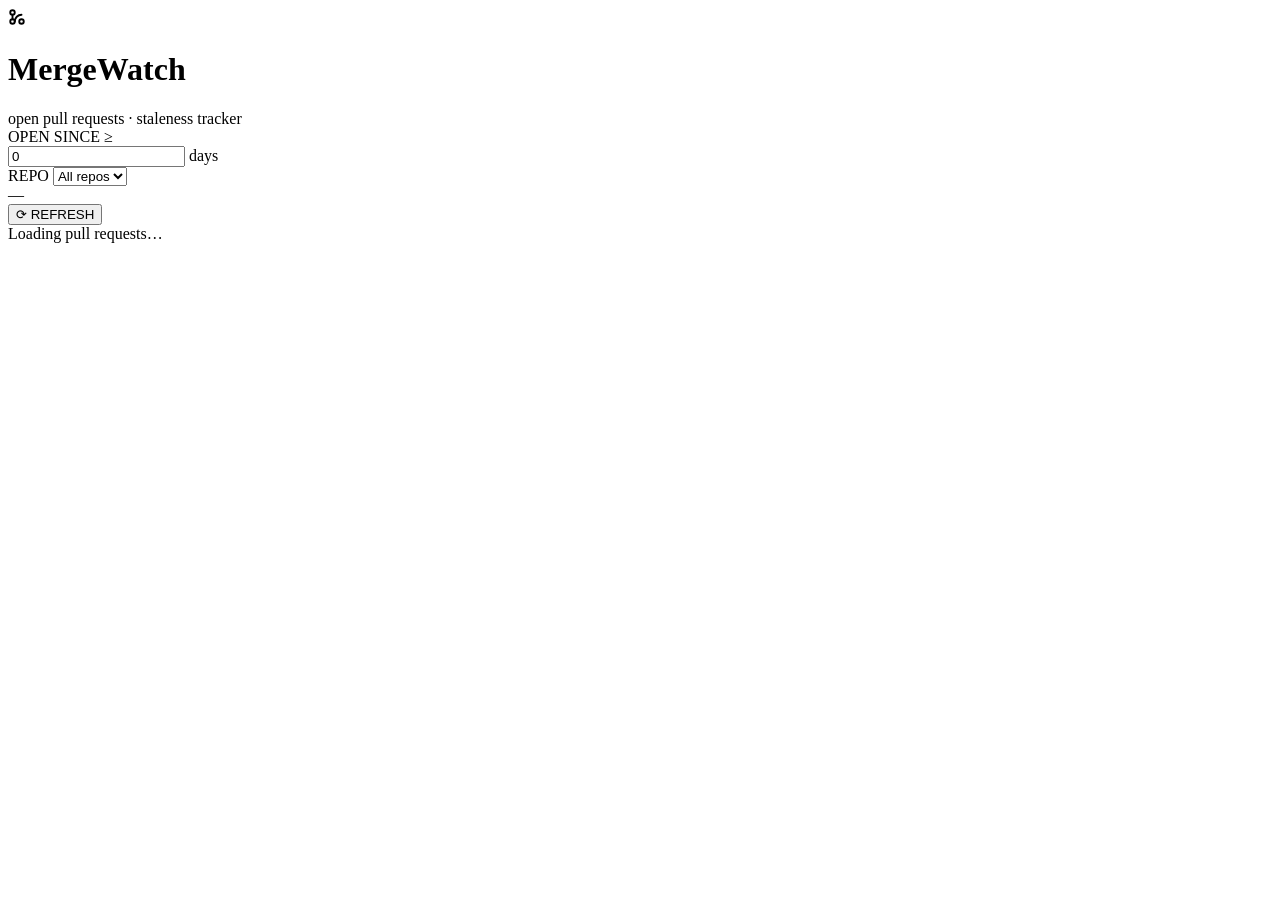
==== mr-dashboard.html @ 0ddf72bf "Create mr-dashboard.html" ====
<!DOCTYPE html>
<html lang="en">
<head>
  <meta charset="UTF-8" />
  <meta name="viewport" content="width=device-width, initial-scale=1.0" />
  <title>MergeWatch — Open Pull Requests</title>

  <!-- Fonts -->
  <link href="https://fonts.googleapis.com/css2?family=JetBrains+Mono:wght@400;500;600;700&family=DM+Sans:wght@300;400;500;700&display=swap" rel="stylesheet"/>

  <!-- Styles -->
  <link rel="stylesheet" href="mr-dashboard.css" />
</head>
<body>

  <!-- ── Page wrapper ─────────────────────────────────────── -->
  <div class="page-wrapper">

    <!-- ── Header ─────────────────────────────────────────── -->
    <header>
      <div class="header-left">
        <div class="logo-mark">
          <svg width="18" height="18" viewBox="0 0 24 24" fill="none" stroke="currentColor" stroke-width="2.5" stroke-linecap="round" stroke-linejoin="round">
            <circle cx="18" cy="18" r="3"/><circle cx="6" cy="6" r="3"/><circle cx="6" cy="18" r="3"/>
            <path d="M6 9v6"/><path d="M18 9a9 9 0 0 0-9 9"/>
          </svg>
        </div>
        <div>
          <h1>Merge<span>Watch</span></h1>
          <div class="header-subtitle">open pull requests · staleness tracker</div>
        </div>
      </div>

      <div class="header-right">
        <!-- Age filter -->
        <div class="filter-group">
          <label class="filter-label" for="ageFilter">OPEN SINCE ≥</label>
          <div class="filter-input-wrap">
            <input type="number" id="ageFilter" class="filter-input" value="0" min="0" placeholder="0" />
            <span class="filter-unit">days</span>
          </div>
        </div>

        <!-- Repo filter -->
        <div class="filter-group">
          <label class="filter-label" for="repoFilter">REPO</label>
          <select id="repoFilter" class="filter-select">
            <option value="">All repos</option>
          </select>
        </div>

        <div class="header-divider"></div>

        <div class="last-updated" id="lastUpdated">—</div>
        <button class="btn-refresh" id="refreshBtn" onclick="loadData()">⟳ REFRESH</button>
      </div>
    </header>

    <!-- ── Summary strip ──────────────────────────────────── -->
    <div class="summary-strip" id="summaryStrip">
      <!-- populated by JS -->
    </div>

    <!-- ── Table container ────────────────────────────────── -->
    <div class="table-panel" id="tablePanel">
      <div class="state-overlay">
        <div class="spinner"></div>
        <div>Loading pull requests…</div>
      </div>
    </div>

  </div><!-- /.page-wrapper -->

  <!-- Logic -->
  <script src="mr-dashboard.js"></script>
</body>
</html>
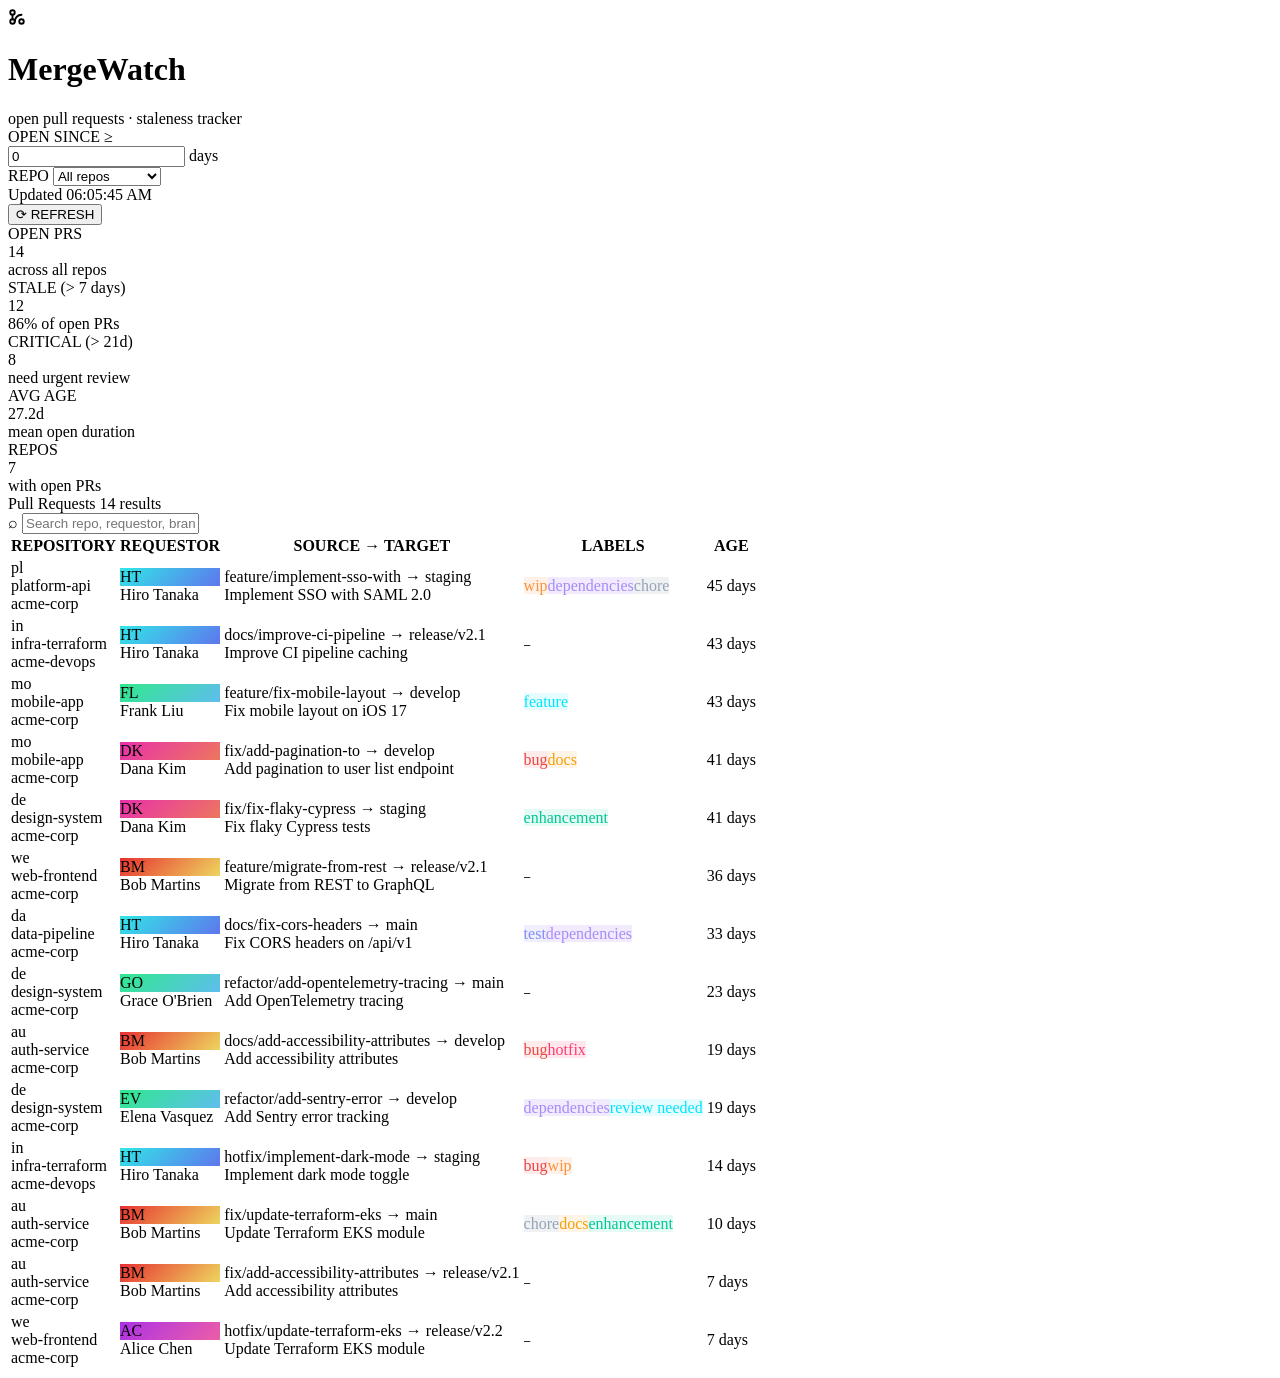
==== commit 4da9c0cc: "Update mr-dashboard.html" ====
--- a/mr-dashboard.html
+++ b/mr-dashboard.html
@@ -4,19 +4,17 @@
   <meta charset="UTF-8" />
   <meta name="viewport" content="width=device-width, initial-scale=1.0" />
   <title>MergeWatch — Open Pull Requests</title>
-
-  <!-- Fonts -->
   <link href="https://fonts.googleapis.com/css2?family=JetBrains+Mono:wght@400;500;600;700&family=DM+Sans:wght@300;400;500;700&display=swap" rel="stylesheet"/>
-
-  <!-- Styles -->
-  <link rel="stylesheet" href="mr-dashboard.css" />
+  <style>
+CSSEOF
+
+cat /mnt/user-data/outputs/mr-dashboard.css >> /mnt/user-data/outputs/mr-dashboard-standalone.html
+
+cat >> /mnt/user-data/outputs/mr-dashboard-standalone.html << 'HTMLEOF'
+  </style>
 </head>
 <body>
-
-  <!-- ── Page wrapper ─────────────────────────────────────── -->
   <div class="page-wrapper">
-
-    <!-- ── Header ─────────────────────────────────────────── -->
     <header>
       <div class="header-left">
         <div class="logo-mark">
@@ -30,9 +28,7 @@
           <div class="header-subtitle">open pull requests · staleness tracker</div>
         </div>
       </div>
-
       <div class="header-right">
-        <!-- Age filter -->
         <div class="filter-group">
           <label class="filter-label" for="ageFilter">OPEN SINCE ≥</label>
           <div class="filter-input-wrap">
@@ -40,38 +36,495 @@
             <span class="filter-unit">days</span>
           </div>
         </div>
-
-        <!-- Repo filter -->
         <div class="filter-group">
           <label class="filter-label" for="repoFilter">REPO</label>
           <select id="repoFilter" class="filter-select">
             <option value="">All repos</option>
           </select>
         </div>
-
         <div class="header-divider"></div>
-
         <div class="last-updated" id="lastUpdated">—</div>
         <button class="btn-refresh" id="refreshBtn" onclick="loadData()">⟳ REFRESH</button>
       </div>
     </header>
 
-    <!-- ── Summary strip ──────────────────────────────────── -->
-    <div class="summary-strip" id="summaryStrip">
-      <!-- populated by JS -->
-    </div>
-
-    <!-- ── Table container ────────────────────────────────── -->
+    <div class="summary-strip" id="summaryStrip"></div>
+
     <div class="table-panel" id="tablePanel">
       <div class="state-overlay">
         <div class="spinner"></div>
         <div>Loading pull requests…</div>
       </div>
     </div>
-
-  </div><!-- /.page-wrapper -->
-
-  <!-- Logic -->
-  <script src="mr-dashboard.js"></script>
+  </div>
+
+  <script>
+/* ============================================================
+   MergeWatch — JavaScript
+   mr-dashboard.js
+
+   Sections:
+     1. State & constants
+     2. Mock API          ← swap mockApiResponse() for real fetch
+     3. Utilities
+     4. Summary strip
+     5. Table render
+     6. Filters & search
+     7. Data loading
+     8. Init
+   ============================================================ */
+
+'use strict';
+
+/* ----------------------------------------------------------
+   1. STATE & CONSTANTS
+   ---------------------------------------------------------- */
+
+let allData     = [];          // full dataset from API
+let filtered    = [];          // after age + repo + search filters
+let currentSort = { col: 'age', dir: 'desc' };
+
+const AUTO_REFRESH_MS = 120_000;  // 2 min
+
+/** Label colour palette — cycles for unknown labels */
+const LABEL_PALETTE = [
+  { bg: 'rgba(0,229,255,0.1)',   border: 'rgba(0,229,255,0.3)',   color: '#00e5ff' },
+  { bg: 'rgba(124,58,237,0.1)',  border: 'rgba(124,58,237,0.35)', color: '#a78bfa' },
+  { bg: 'rgba(0,200,150,0.1)',   border: 'rgba(0,200,150,0.3)',   color: '#00c896' },
+  { bg: 'rgba(245,158,11,0.1)',  border: 'rgba(245,158,11,0.3)',  color: '#f59e0b' },
+  { bg: 'rgba(239,68,68,0.1)',   border: 'rgba(239,68,68,0.3)',   color: '#ef4444' },
+  { bg: 'rgba(249,115,22,0.1)',  border: 'rgba(249,115,22,0.3)',  color: '#fb923c' },
+  { bg: 'rgba(99,102,241,0.1)',  border: 'rgba(99,102,241,0.3)',  color: '#818cf8' },
+];
+
+/** Well-known label → fixed colour */
+const LABEL_COLOR_MAP = {
+  'bug':          { bg:'rgba(239,68,68,0.1)',   border:'rgba(239,68,68,0.3)',   color:'#ef4444' },
+  'feature':      { bg:'rgba(0,229,255,0.1)',   border:'rgba(0,229,255,0.3)',   color:'#00e5ff' },
+  'enhancement':  { bg:'rgba(0,200,150,0.1)',   border:'rgba(0,200,150,0.3)',   color:'#00c896' },
+  'hotfix':       { bg:'rgba(255,61,113,0.12)', border:'rgba(255,61,113,0.35)','color':'#ff3d71' },
+  'chore':        { bg:'rgba(100,116,139,0.1)', border:'rgba(100,116,139,0.3)', color:'#94a3b8' },
+  'refactor':     { bg:'rgba(124,58,237,0.1)',  border:'rgba(124,58,237,0.3)',  color:'#a78bfa' },
+  'docs':         { bg:'rgba(245,158,11,0.1)',  border:'rgba(245,158,11,0.3)',  color:'#f59e0b' },
+  'test':         { bg:'rgba(99,102,241,0.1)',  border:'rgba(99,102,241,0.3)',  color:'#818cf8' },
+  'wip':          { bg:'rgba(249,115,22,0.1)',  border:'rgba(249,115,22,0.3)',  color:'#fb923c' },
+  'review needed':{ bg:'rgba(0,229,255,0.1)',   border:'rgba(0,229,255,0.3)',   color:'#00e5ff' },
+  'blocked':      { bg:'rgba(239,68,68,0.15)',  border:'rgba(239,68,68,0.4)',   color:'#ef4444' },
+  'dependencies': { bg:'rgba(124,58,237,0.1)',  border:'rgba(124,58,237,0.3)',  color:'#a78bfa' },
+};
+
+const TABLE_COLUMNS = [
+  { key: 'repo',          label: 'REPOSITORY',     sortable: true  },
+  { key: 'requestor',     label: 'REQUESTOR',      sortable: true  },
+  { key: 'sourceBranch',  label: 'SOURCE → TARGET',sortable: true  },
+  { key: 'labels',        label: 'LABELS',         sortable: false },
+  { key: 'age',           label: 'AGE',            sortable: true  },
+];
+
+const SORT_KEY_MAP = {
+  repo:         'repo',
+  requestor:    'requestor',
+  sourceBranch: 'sourceBranch',
+  age:          'ageDays',
+};
+
+/* ----------------------------------------------------------
+   2. MOCK API
+   ──────────────────────────────────────────────────────────
+   Replace mockApiResponse() with a real fetch, e.g.:
+
+     const res  = await fetch('/api/pull-requests?state=open');
+     if (!res.ok) throw new Error(`HTTP ${res.status}`);
+     return await res.json();
+
+   Expected response shape:
+   {
+     meta: { fetchedAt: ISO string, totalOpen: number }
+     pullRequests: [{
+       id:           string,
+       title:        string,
+       repo:         string,   // e.g. "platform-api"
+       org:          string,   // e.g. "acme-corp"
+       requestor:    string,   // display name
+       sourceBranch: string,
+       targetBranch: string,
+       labels:       string[],
+       openedAt:     ISO string,
+       ageDays:      number,
+       url:          string,   // link to the PR (optional)
+     }]
+   }
+   ---------------------------------------------------------- */
+function mockApiResponse() {
+  const repos = [
+    { repo: 'platform-api',     org: 'acme-corp'   },
+    { repo: 'web-frontend',     org: 'acme-corp'   },
+    { repo: 'auth-service',     org: 'acme-corp'   },
+    { repo: 'data-pipeline',    org: 'acme-corp'   },
+    { repo: 'mobile-app',       org: 'acme-corp'   },
+    { repo: 'infra-terraform',  org: 'acme-devops' },
+    { repo: 'design-system',    org: 'acme-corp'   },
+  ];
+
+  const requestors = [
+    'Alice Chen', 'Bob Martins', 'Carlos Ruiz', 'Dana Kim',
+    'Elena Vasquez', 'Frank Liu', 'Grace O\'Brien', 'Hiro Tanaka',
+  ];
+
+  const srcPrefixes = ['feature/', 'fix/', 'hotfix/', 'chore/', 'refactor/', 'docs/'];
+  const targets     = ['main', 'develop', 'staging', 'release/v2.1', 'release/v2.2'];
+
+  const labelPool = [
+    'bug', 'feature', 'enhancement', 'hotfix', 'chore',
+    'refactor', 'docs', 'test', 'wip', 'review needed',
+    'blocked', 'dependencies',
+  ];
+
+  const titles = [
+    'Add pagination to user list endpoint',
+    'Fix null pointer in payment processor',
+    'Upgrade React to v19',
+    'Implement dark mode toggle',
+    'Refactor auth middleware',
+    'Add unit tests for order service',
+    'Update Terraform EKS module',
+    'Fix CORS headers on /api/v1',
+    'Migrate from REST to GraphQL',
+    'Add Sentry error tracking',
+    'Improve CI pipeline caching',
+    'Remove deprecated jQuery usage',
+    'Add rate limiting to public endpoints',
+    'Fix flaky Cypress tests',
+    'Bump lodash to 4.17.21',
+    'Add accessibility attributes',
+    'Implement SSO with SAML 2.0',
+    'Cache user sessions in Redis',
+    'Fix mobile layout on iOS 17',
+    'Add OpenTelemetry tracing',
+  ];
+
+  const rnd    = (lo, hi) => Math.floor(Math.random() * (hi - lo + 1)) + lo;
+  const pick   = arr => arr[rnd(0, arr.length - 1)];
+  const slug   = str => str.toLowerCase().replace(/[^a-z0-9]+/g, '-').replace(/(^-|-$)/g, '');
+
+  const pullRequests = Array.from({ length: rnd(14, 22) }, (_, i) => {
+    const { repo, org } = pick(repos);
+    const requestor     = pick(requestors);
+    const ageDays       = rnd(0, 45);
+    const openedAt      = new Date(Date.now() - ageDays * 86_400_000).toISOString();
+    const numLabels     = rnd(0, 3);
+    const labels        = [...new Set(Array.from({ length: numLabels }, () => pick(labelPool)))];
+    const title         = pick(titles);
+    const src           = pick(srcPrefixes) + slug(title.split(' ').slice(0,3).join('-'));
+
+    return {
+      id:           `pr-${i + 1}`,
+      title,
+      repo,
+      org,
+      requestor,
+      sourceBranch: src,
+      targetBranch: pick(targets),
+      labels,
+      openedAt,
+      ageDays,
+      url:          `https://github.com/${org}/${repo}/pull/${rnd(100, 999)}`,
+    };
+  });
+
+  return {
+    meta: { fetchedAt: new Date().toISOString(), totalOpen: pullRequests.length },
+    pullRequests,
+  };
+}
+
+/* ----------------------------------------------------------
+   3. UTILITIES
+   ---------------------------------------------------------- */
+
+function ageCls(days) {
+  if (days <= 3)  return 'age-fresh';
+  if (days <= 7)  return 'age-moderate';
+  if (days <= 21) return 'age-stale';
+  return 'age-critical';
+}
+
+function ageLabel(days) {
+  if (days === 0) return 'today';
+  if (days === 1) return '1 day';
+  return `${days} days`;
+}
+
+function labelStyle(name) {
+  const key = name.toLowerCase();
+  const found = LABEL_COLOR_MAP[key];
+  if (found) return found;
+  // hash the name to pick a consistent palette entry
+  let h = 0;
+  for (let c of key) h = (h * 31 + c.charCodeAt(0)) & 0xffff;
+  return LABEL_PALETTE[h % LABEL_PALETTE.length];
+}
+
+function initials(name) {
+  return name.split(' ').map(p => p[0]).slice(0, 2).join('').toUpperCase();
+}
+
+function avatarGradient(name) {
+  // deterministic gradient per name
+  const hues = [180, 260, 150, 200, 30, 0, 280, 320];
+  let h = 0;
+  for (let c of name) h = (h * 31 + c.charCodeAt(0)) & 0xffff;
+  const hue1 = hues[h % hues.length];
+  const hue2 = (hue1 + 50) % 360;
+  return `hsl(${hue1},80%,55%), hsl(${hue2},80%,65%)`;
+}
+
+/* ----------------------------------------------------------
+   4. SUMMARY STRIP
+   ---------------------------------------------------------- */
+function renderSummary(prs) {
+  const total      = prs.length;
+  const stale      = prs.filter(p => p.ageDays > 7).length;
+  const critical   = prs.filter(p => p.ageDays > 21).length;
+  const avgAge     = total ? (prs.reduce((a, p) => a + p.ageDays, 0) / total).toFixed(1) : 0;
+  const repos      = new Set(prs.map(p => p.repo)).size;
+
+  const cards = [
+    { label: 'OPEN PRS',        value: total,    sub: 'across all repos',      color: 'var(--accent)'  },
+    { label: 'STALE (> 7 days)',value: stale,    sub: `${total ? ((stale/total)*100).toFixed(0) : 0}% of open PRs`, color: 'var(--warn)'    },
+    { label: 'CRITICAL (> 21d)',value: critical, sub: 'need urgent review',    color: 'var(--critical)'},
+    { label: 'AVG AGE',         value: `${avgAge}d`, sub: 'mean open duration',color: 'var(--success)' },
+    { label: 'REPOS',           value: repos,    sub: 'with open PRs',         color: '#a78bfa'        },
+  ];
+
+  document.getElementById('summaryStrip').innerHTML = cards.map(c => `
+    <div class="stat-card" style="--card-color:${c.color}">
+      <div class="stat-label">${c.label}</div>
+      <div class="stat-value">${c.value}</div>
+      <div class="stat-sub">${c.sub}</div>
+    </div>`).join('');
+}
+
+/* ----------------------------------------------------------
+   5. TABLE RENDER
+   ---------------------------------------------------------- */
+
+// Exposed globally for inline onclick
+function sortTable(col) {
+  if (!SORT_KEY_MAP[col]) return;
+  currentSort = currentSort.col === col
+    ? { col, dir: currentSort.dir === 'asc' ? 'desc' : 'asc' }
+    : { col, dir: col === 'age' ? 'desc' : 'asc' };
+  renderTable(filtered);
+}
+
+function renderTable(prs) {
+  const panel = document.getElementById('tablePanel');
+
+  // toolbar
+  const toolbarHtml = `
+    <div class="table-toolbar">
+      <div class="toolbar-title">
+        Pull Requests
+        <span id="resultsCount">${prs.length} result${prs.length !== 1 ? 's' : ''}</span>
+      </div>
+      <div class="toolbar-right">
+        <div class="search-wrap">
+          <span class="search-icon">⌕</span>
+          <input type="text" id="searchInput" placeholder="Search repo, requestor, branch…"
+            oninput="onSearch(this.value)" />
+        </div>
+      </div>
+    </div>`;
+
+  if (prs.length === 0) {
+    panel.innerHTML = toolbarHtml + `
+      <div class="state-overlay">
+        <div class="empty-icon">⌀</div>
+        <div>No pull requests match your filters</div>
+      </div>`;
+    restoreSearch();
+    return;
+  }
+
+  // sort
+  const dir    = currentSort.dir === 'asc' ? 1 : -1;
+  const sortBy = SORT_KEY_MAP[currentSort.col] || 'ageDays';
+  const sorted = [...prs].sort((a, b) => {
+    const av = a[sortBy], bv = b[sortBy];
+    return (typeof av === 'string' ? av.localeCompare(bv) : av - bv) * dir;
+  });
+
+  // thead
+  const thead = TABLE_COLUMNS.map(c => {
+    if (!c.sortable) return `<th class="no-sort">${c.label}</th>`;
+    const cls = currentSort.col === c.key ? `sort-${currentSort.dir}` : '';
+    return `<th class="${cls}" onclick="sortTable('${c.key}')">${c.label}</th>`;
+  }).join('');
+
+  // tbody
+  const tbody = sorted.map((pr, i) => {
+    const cls      = ageCls(pr.ageDays);
+    const labelsHtml = pr.labels.length
+      ? pr.labels.map(l => {
+          const s = labelStyle(l);
+          return `<span class="label-tag" style="background:${s.bg};border-color:${s.border};color:${s.color}">${l}</span>`;
+        }).join('')
+      : `<span style="color:var(--muted);font-size:0.65rem;font-family:'JetBrains Mono',monospace">—</span>`;
+
+    const grad = avatarGradient(pr.requestor);
+
+    return `
+      <tr style="animation-delay:${i * 25}ms">
+        <td>
+          <div class="repo-cell">
+            <div class="repo-icon">${pr.repo.slice(0,2)}</div>
+            <div>
+              <div class="repo-name">${pr.repo}</div>
+              <div class="repo-org">${pr.org}</div>
+            </div>
+          </div>
+        </td>
+        <td>
+          <div class="requestor-cell">
+            <div class="avatar" style="background:linear-gradient(135deg,${grad})">${initials(pr.requestor)}</div>
+            <span class="requestor-name">${pr.requestor}</span>
+          </div>
+        </td>
+        <td>
+          <div class="branch-wrap">
+            <span class="branch-chip branch-src" title="${pr.sourceBranch}">${pr.sourceBranch}</span>
+            <span class="branch-arrow">→</span>
+            <span class="branch-chip branch-tgt" title="${pr.targetBranch}">${pr.targetBranch}</span>
+          </div>
+          <div class="pr-title" title="${pr.title}">${pr.title}</div>
+        </td>
+        <td>
+          <div class="labels-wrap">${labelsHtml}</div>
+        </td>
+        <td class="age-cell">
+          <span class="age-badge ${cls}">
+            <span class="age-dot"></span>
+            ${ageLabel(pr.ageDays)}
+          </span>
+        </td>
+      </tr>`;
+  }).join('');
+
+  panel.innerHTML = toolbarHtml + `
+    <div class="table-scroll">
+      <table>
+        <thead><tr>${thead}</tr></thead>
+        <tbody>${tbody}</tbody>
+      </table>
+    </div>`;
+
+  restoreSearch();
+}
+
+/* Restore search input value & cursor after re-render */
+function restoreSearch() {
+  const el = document.getElementById('searchInput');
+  if (el && searchQuery) {
+    el.value = searchQuery;
+    el.focus();
+    const len = el.value.length;
+    el.setSelectionRange(len, len);
+  }
+}
+
+/* ----------------------------------------------------------
+   6. FILTERS & SEARCH
+   ---------------------------------------------------------- */
+let searchQuery = '';
+
+function applyFilters() {
+  const minAge = parseInt(document.getElementById('ageFilter').value, 10) || 0;
+  const repo   = document.getElementById('repoFilter').value;
+
+  filtered = allData.filter(pr => {
+    if (pr.ageDays < minAge) return false;
+    if (repo && pr.repo !== repo) return false;
+    if (searchQuery) {
+      const q = searchQuery.toLowerCase();
+      return (
+        pr.repo.toLowerCase().includes(q)          ||
+        pr.requestor.toLowerCase().includes(q)     ||
+        pr.sourceBranch.toLowerCase().includes(q)  ||
+        pr.targetBranch.toLowerCase().includes(q)  ||
+        pr.title.toLowerCase().includes(q)         ||
+        pr.labels.some(l => l.toLowerCase().includes(q))
+      );
+    }
+    return true;
+  });
+
+  renderSummary(filtered);
+  renderTable(filtered);
+}
+
+function onSearch(val) {
+  searchQuery = val;
+  applyFilters();
+}
+
+function populateRepoFilter(prs) {
+  const sel   = document.getElementById('repoFilter');
+  const repos = [...new Set(prs.map(p => p.repo))].sort();
+  const cur   = sel.value;
+  sel.innerHTML = `<option value="">All repos</option>` +
+    repos.map(r => `<option value="${r}"${r === cur ? ' selected' : ''}>${r}</option>`).join('');
+}
+
+/* ----------------------------------------------------------
+   7. DATA LOADING
+   ──────────────────────────────────────────────────────────
+   To connect a real API, replace the two mock lines with:
+
+     const res  = await fetch('/api/pull-requests?state=open');
+     if (!res.ok) throw new Error(`HTTP ${res.status}`);
+     const json = await res.json();
+   ---------------------------------------------------------- */
+async function loadData() {
+  const btn = document.getElementById('refreshBtn');
+  btn.classList.add('spinning');
+
+  try {
+    await new Promise(r => setTimeout(r, 650)); // simulate latency — remove for real API
+    const json = mockApiResponse();             // ← replace with real fetch()
+
+    allData = json.pullRequests;
+    populateRepoFilter(allData);
+    applyFilters();
+
+    const ts = new Date(json.meta.fetchedAt);
+    document.getElementById('lastUpdated').textContent =
+      'Updated ' + ts.toLocaleTimeString([], { hour: '2-digit', minute: '2-digit', second: '2-digit' });
+
+  } catch (err) {
+    document.getElementById('tablePanel').innerHTML = `
+      <div class="state-overlay">
+        <div class="error-icon">⚠</div>
+        <div style="color:var(--danger)">Failed to load pull requests</div>
+        <div style="color:var(--muted);font-size:0.65rem">${err.message}</div>
+        <button class="retry-btn" onclick="loadData()">↺ Retry</button>
+      </div>`;
+  } finally {
+    btn.classList.remove('spinning');
+  }
+}
+
+/* ----------------------------------------------------------
+   8. INIT
+   ---------------------------------------------------------- */
+document.addEventListener('DOMContentLoaded', () => {
+  // Wire up filter controls
+  document.getElementById('ageFilter').addEventListener('input',  applyFilters);
+  document.getElementById('repoFilter').addEventListener('change', applyFilters);
+
+  loadData();
+  setInterval(loadData, AUTO_REFRESH_MS);
+});
+  </script>
 </body>
 </html>
